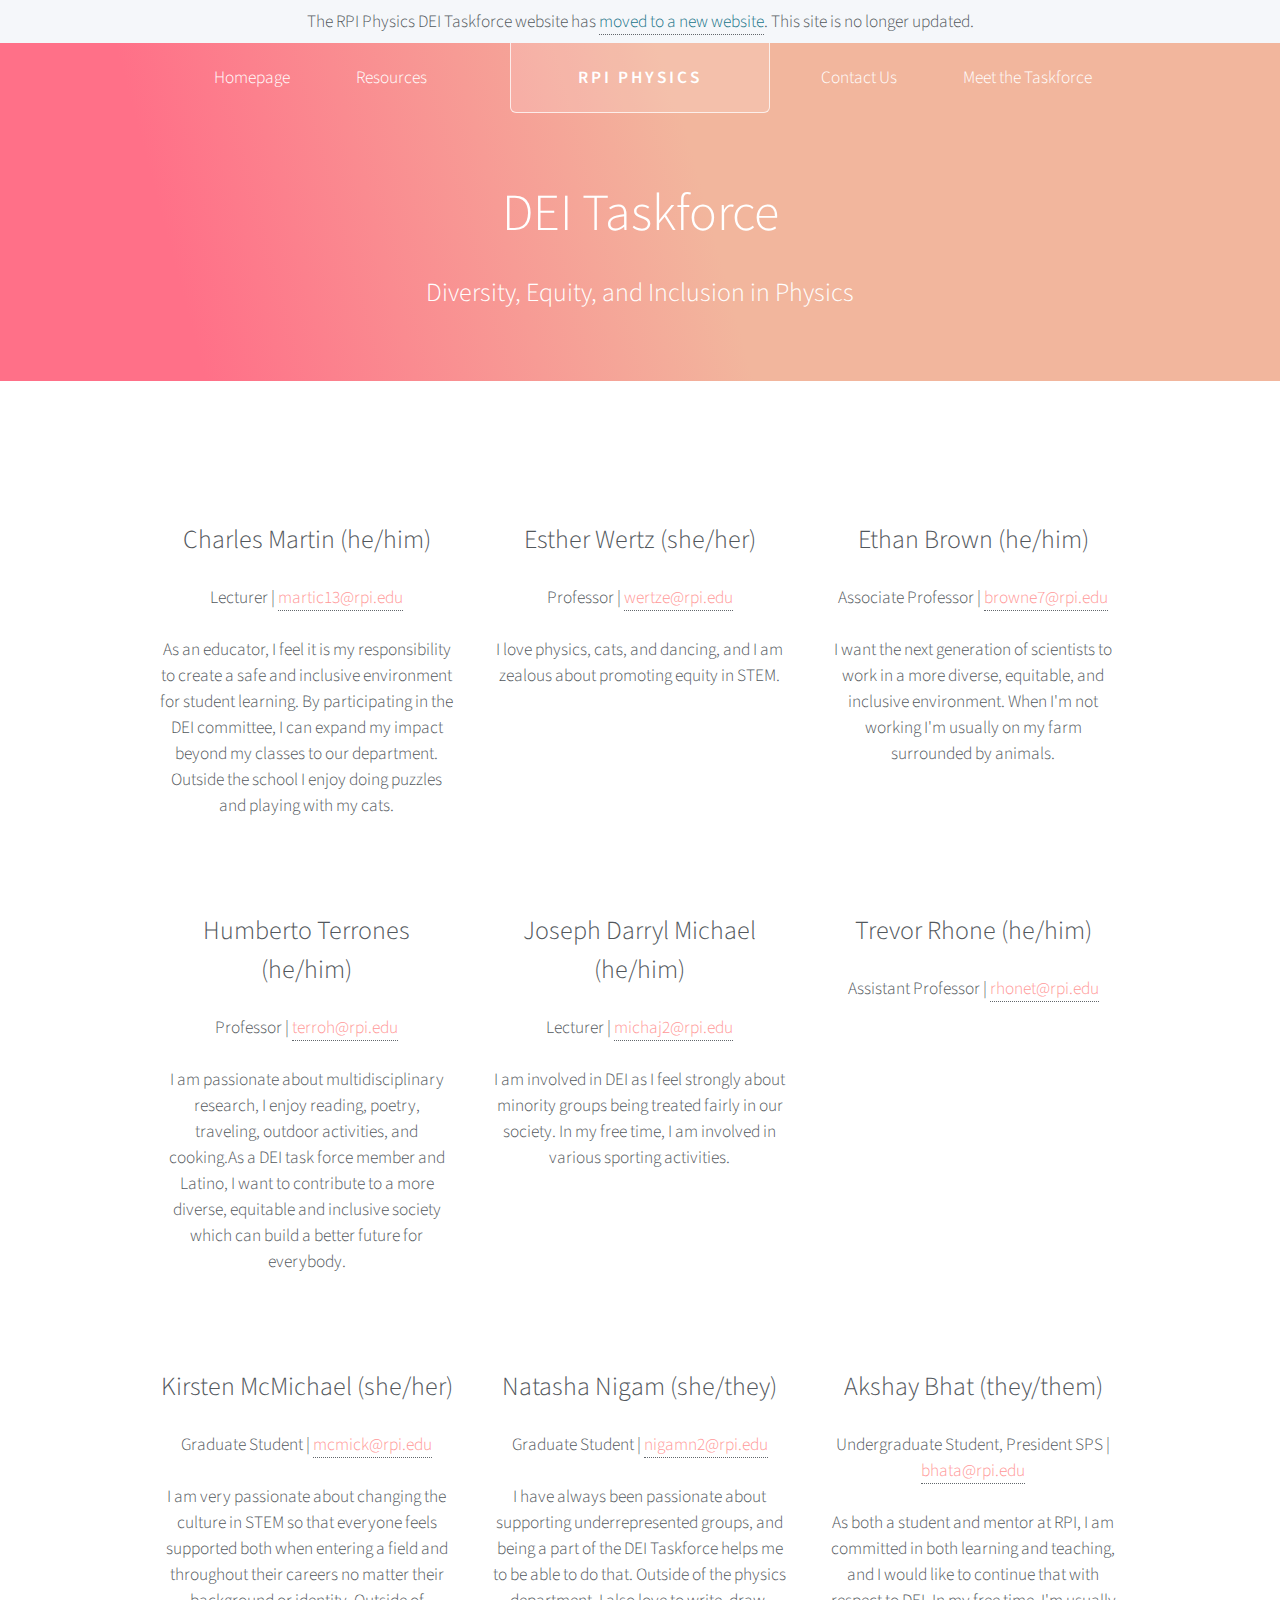
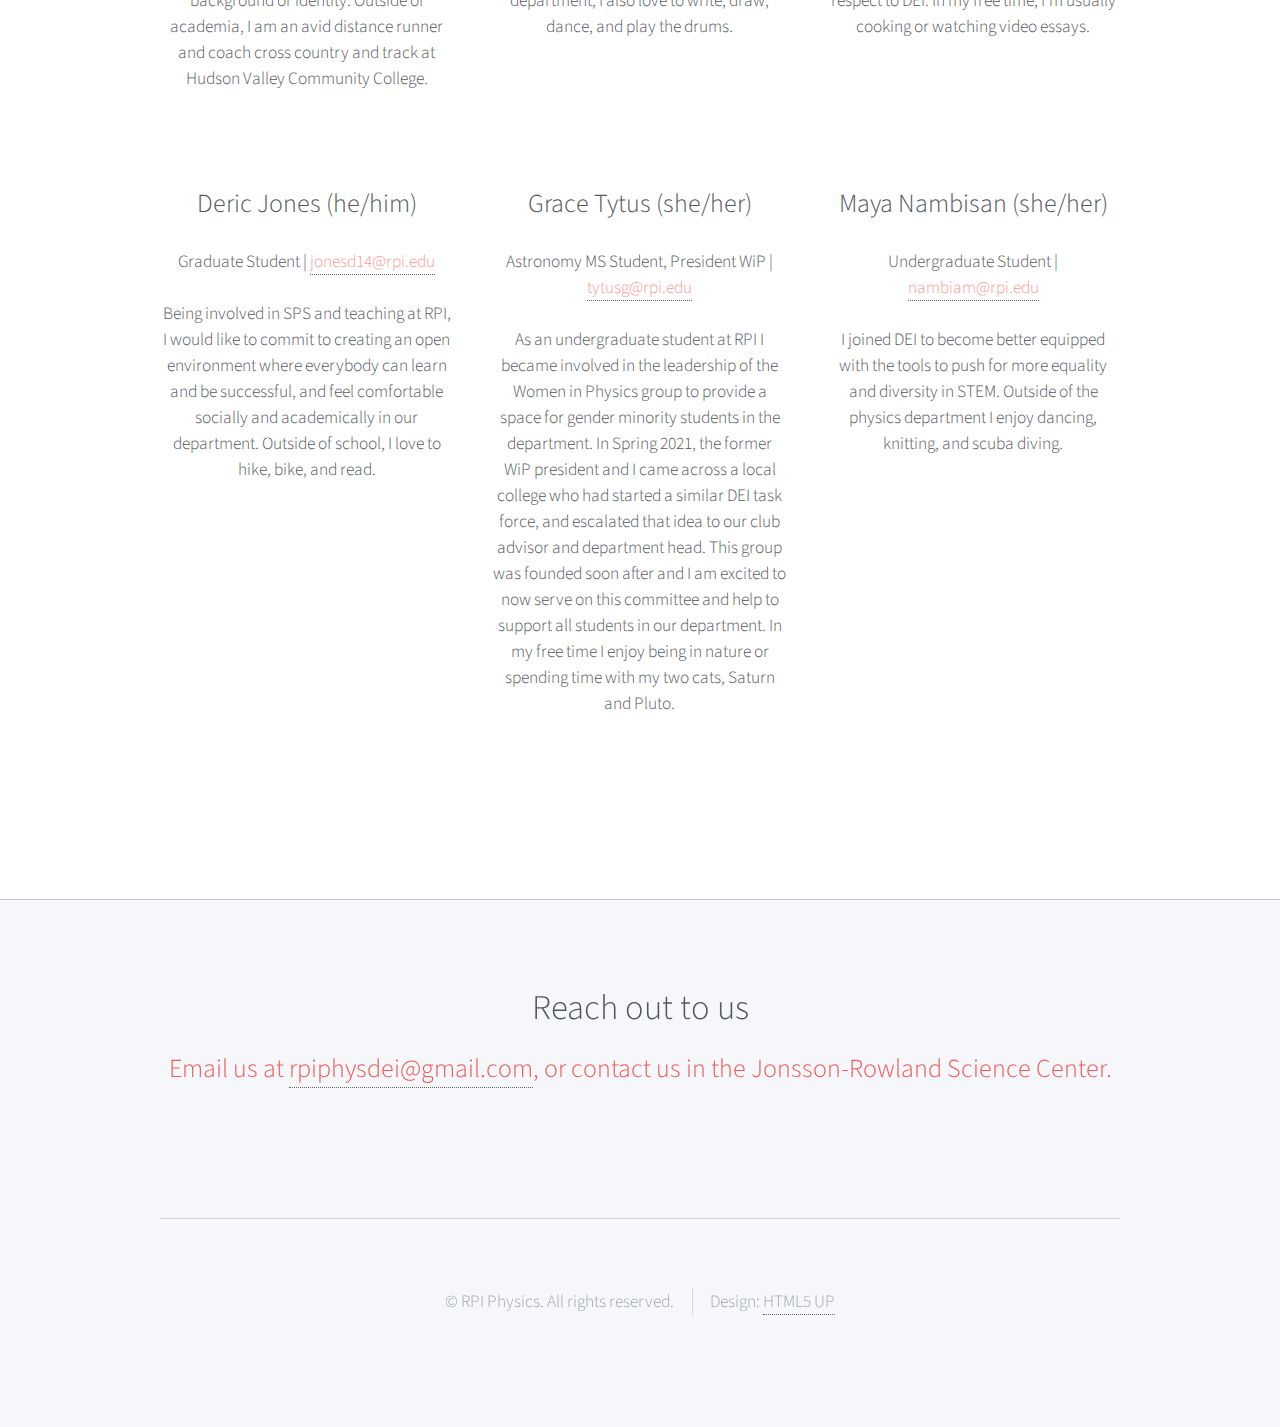
==== about_us.html @ f5864452 "Added deprecation notice banner to all pages" ====
<!DOCTYPE HTML>
<!--
	Telephasic by HTML5 UP
	html5up.net | @ajlkn
	Free for personal and commercial use under the CCA 3.0 license (html5up.net/license)
-->
<html>
	<head>
		<style>
			#email {color:rgb(255, 151, 151);}
		</style>
		<title>DEI Taskforce</title>
		<meta charset="utf-8" />
		<meta name="viewport" content="width=device-width, initial-scale=1, user-scalable=no" />
		<link rel="stylesheet" href="assets/css/main.css" />
	</head>
	<body class="homepage is-preload">
		<div id="page-wrapper">
			<!-- Notice of deprecation -->
			<div id="banner">
				<p>The RPI Physics DEI Taskforce website has <a href="https://sites.google.com/view/rpiphysicsdei">moved to a new website</a>. This site is no longer updated.</p>
			</div>

			<!-- Header -->
			<div id="header-wrapper">
				<div id="header" class="container">
					<!-- Logo -->
					<h1 id="logo"><a href="https://science.rpi.edu/physics">RPI Physics</a></h1>

					<!-- Nav -->
					<nav id="nav">
						<ul>
							<li><a href="./index.html">Homepage</a></li>
							<li>
								<a href="#">Resources</a>
								<ul>
									<li><a href="./resources/diversitea.html">Diversi-TEA</a></li>
									<li><a href="./resources/colloquium.html">DEI Colloquium</a></li>
									<li><a href="./resources/library.html">DEI Library</a></li>
									<li>
										<a href="#">Extra resources</a>
										<ul>
											<li><a href="https://science.rpi.edu/physics/women-in-physics">Women in Physics</a></li>
											<li><a href="https://bhata-stack.github.io/SPS-Website/">Society of Physics Students</a></li>
										</ul>
									</li>
								</ul>
							</li>
							<li class="break">
								<a href="./about_us.html">Contact Us</a>
								<ul>
									<li><a href="./about_us.html">DEI Taskforce</a></li>
									<li><a href="./contact.html">Support Contacts</a></li>
								</ul>
							</li>
							<li><a href="./about_us.html">Meet the Taskforce</a></li>
						</ul>
					</nav>
				</div>
				<div style="padding-top: 0em;">
					<section id="hero" class="container">
						<header>
							<h2>DEI Taskforce
							<br />
							</h2>
						</header>
						<p>Diversity, Equity, and Inclusion in Physics</p>
					</section>
				</div>

			</div>

			<!-- Main -->
				<div class="wrapper">
					<div class="container" id="main">
						<div class="row features">
							<section class="col-4 col-12-narrower feature">
								<div class="image-wrapper">
									<a class="image featured"><img src="images/pictures/charles_martin.jpg" alt="" /></a>
								</div>
								<header>
									<h3>Charles Martin (he/him)</h3>
								</header>
								<p>Lecturer | 
									<a id="email" href="mailto:martic13@rpi.edu">martic13@rpi.edu</a></p>
								<p>As an educator, I feel it is my responsibility to create a safe and inclusive environment 
									for student learning. By participating in the DEI committee, I can expand my impact beyond 
									my classes to our department. Outside the school I enjoy doing puzzles and playing 
									with my cats.</p>
							</section>
							<section class="col-4 col-12-narrower feature">
								<div class="image-wrapper">
									<a class="image featured"><img src="images/pictures/esther_wertz.jpg" alt="" /></a>
								</div>
								<header>
									<h3>Esther Wertz (she/her)</h3>
								</header>
								<p>Professor | 
									<a id="email" href="mailto:wertze@rpi.edu">wertze@rpi.edu</a></p>
								<p>I love physics, cats, and dancing, and I am zealous about promoting equity in STEM.</p>
							</section>
							<section class="col-4 col-12-narrower feature">
								<div class="image-wrapper">
									<a class="image featured"><img src="images/pictures/ethan_brown.jpg" alt="" /></a>
								</div>
								<header>
									<h3>Ethan Brown (he/him)</h3>
								</header>
								<p>Associate Professor | 
									<a id="email" href="mailto:browne7@rpi.edu">browne7@rpi.edu</a></p>
								<p>I want the next generation of scientists to work in a more diverse, equitable, 
									and inclusive environment. When I'm not working I'm usually on my farm 
									surrounded by animals.</p>
							</section>
							<section class="col-4 col-12-narrower feature">
								<div class="image-wrapper">
									<a class="image featured"><img src="images/pictures/humberto_terrones.jpg" alt="" /></a>
								</div>
								<header>
									<h3>Humberto Terrones (he/him)</h3>
								</header>
								<p>Professor | 
									<a id="email" href="mailto:terroh@rpi.edu">terroh@rpi.edu</a></p>
								<p>I am passionate about multidisciplinary research, I enjoy reading, 
									poetry, traveling, outdoor activities, and cooking.As a DEI task 
									force member and Latino, I want to contribute to a more diverse, 
									equitable and inclusive society which can build a better 
									future for everybody.</p>
							</section>
							<section class="col-4 col-12-narrower feature">
								<div class="image-wrapper">
									<a class="image featured"><img src="images/pictures/joseph_darryl_michael.jpg" alt="" /></a>
								</div>
								<header>
									<h3>Joseph Darryl Michael (he/him)</h3>
								</header>
								<p>Lecturer | 
									<a id="email" href="mailto:michaj2@rpi.edu">michaj2@rpi.edu</a></p>
								<p>I am involved in DEI as I feel strongly about minority groups being treated fairly in our society. 
									In my free time, I am involved in various sporting activities.</p>
							</section>
							<section class="col-4 col-12-narrower feature">
								<div class="image-wrapper">
									<a class="image featured"><img src="images/pictures/trevor_rhone.png" alt="" /></a>
								</div>
								<header>
									<h3>Trevor Rhone (he/him)</h3>
								</header>
								<p>Assistant Professor | 
									<a id="email" href="mailto:rhonet@rpi.edu">rhonet@rpi.edu</a></p>
								<!--<p>A brief description about them.</p>-->
							</section>
							<section class="col-4 col-12-narrower feature">
								<div class="image-wrapper">
									<a class="image featured"><img src="images/pictures/kirsten_mcmichael.jpg" alt="" /></a>
								</div>
								<header>
									<h3>Kirsten McMichael (she/her)</h3>
								</header>
								<p>Graduate Student | 
									<a id="email" href="mailto:mcmick@rpi.edu">mcmick@rpi.edu</a></p>
								<p>I am very passionate about changing the culture in STEM so that everyone feels supported both 
									when entering a field and throughout their careers no matter their background or identity.  
									Outside of academia, I am an avid distance runner and coach cross country and track at Hudson 
									Valley Community College.</p>
							</section>
							<section class="col-4 col-12-narrower feature">
								<div class="image-wrapper">
									<a class="image featured"><img src="images/pictures/natasha_nigam.jpeg" alt="" /></a>
								</div>
								<header>
									<h3>Natasha Nigam (she/they)</h3>
								</header>
								<p>Graduate Student | 
									<a id="email" href="mailto:nigamn2@rpi.edu">nigamn2@rpi.edu</a></p>
								<p>I have always been passionate about supporting underrepresented groups, and being a part of the 
									DEI Taskforce helps me to be able to do that. Outside of the physics department, I also love to 
									write, draw, dance, and play the drums.
								</p>
							</section>
							<section class="col-4 col-12-narrower feature">
								<div class="image-wrapper">
									<a class="image featured"><img src="images/pictures/akshay_bhat.jpg" alt="" /></a>
								</div>
								<header>
									<h3>Akshay Bhat (they/them)</h3>
								</header>
								<p>Undergraduate Student, President SPS | 
									<a id="email" href="mailto:bhata@rpi.edu">bhata@rpi.edu</a></p>
								<p>As both a student and mentor at RPI, I am committed in both learning and 
									teaching, and I would like to continue that with respect to DEI. In my free time, 
									I'm usually cooking or watching video essays.</p>
								
							</section>
							<section class="col-4 col-12-narrower feature">
								<div class="image-wrapper">
									<a class="image featured"><img src="images/pictures/deric_jones.jpg" alt="" /></a>
								</div>
								<header>
									<h3>Deric Jones (he/him)</h3>
								</header>
								<p>Graduate Student | 
									<a id="email" href="mailto:jonesd14@rpi.edu">jonesd14@rpi.edu</a></p>
								<p>Being involved in SPS and teaching at RPI, I would like to commit to creating 
									an open environment where everybody can learn and be successful, and feel 
									comfortable socially and academically in our department. Outside of school, 
									I love to hike, bike, and read.</p>
							</section>
							<section class="col-4 col-12-narrower feature">
								<div class="image-wrapper">
									<a class="image featured"><img src="images/pictures/grace_tytus.png" alt="" /></a>
								</div>
								<header>
									<h3>Grace Tytus (she/her)</h3>
								</header>
								<p>Astronomy MS Student, President WiP | 
									<a id="email" href="mailto:tytusg@rpi.edu">tytusg@rpi.edu</a></p>
								<p>As an undergraduate student at RPI I became involved in the leadership of the Women in Physics 
									group to provide a space for gender minority students in the department. In Spring 2021, 
									the former WiP president and I came across a local college who had started a similar DEI 
									task force, and escalated that idea to our club advisor and department head. This group was 
									founded soon after and I am excited to now serve on this committee and help to support all 
									students in our department. In my free time I enjoy being in nature or spending time with my 
									two cats, Saturn and Pluto.</p>
							</section>
							<section class="col-4 col-12-narrower feature">
								<div class="image-wrapper">
									<a class="image featured"><img src="images/pictures/maya_nambisan.jpg" alt="" /></a>
								</div>
								<header>
									<h3>Maya Nambisan (she/her)</h3>
								</header>
								<p>Undergraduate Student | 
									<a id="email" href="mailto:nambiam@rpi.edu">nambiam@rpi.edu</a></p>
								<p>I joined DEI to become better equipped with the tools to push for more equality and diversity in STEM. 
									Outside of the physics department I enjoy dancing, knitting, and scuba diving.</p>
							</section>
						</div>
					</div>
				</div>

			<!-- Footer -->
			<div id="footer-wrapper">
				<div id="footer" class="container">
					<header class="major">
						<h2>Reach out to us</h2>
						<p style="word-wrap: break-word">Email us at <a href="mailto:rpiphysdei@gmail.com">rpiphysdei@gmail.com</a>, 
							or contact us in the Jonsson-Rowland Science Center.</p>
					</header>
				</div>
				<div id="copyright" class="container">
					<ul class="menu">
						<li>&copy; RPI Physics. All rights reserved.</li><li>Design: <a href="http://html5up.net">HTML5 UP</a></li>
					</ul>
				</div>
			</div>


		</div>

		<!-- Scripts -->
			<script src="./assets/js/jquery.min.js"></script>
			<script src="./assets/js/jquery.dropotron.min.js"></script>
			<script src="./assets/js/browser.min.js"></script>
			<script src="./assets/js/breakpoints.min.js"></script>
			<script src="./assets/js/util.js"></script>
			<script src="./assets/js/main.js"></script>

	</body>
</html>
---- assets/css/main.css ----
@import url("fontawesome-all.min.css");
@import url("https://fonts.googleapis.com/css?family=Source+Sans+Pro:300,300italic,400,400italic,600");

/*
	Telephasic by HTML5 UP
	html5up.net | @ajlkn
	Free for personal and commercial use under the CCA 3.0 license (html5up.net/license)
*/

html, body, div, span, applet, object,
iframe, h1, h2, h3, h4, h5, h6, p, blockquote,
pre, a, abbr, acronym, address, big, cite,
code, del, dfn, em, img, ins, kbd, q, s, samp,
small, strike, strong, sub, sup, tt, var, b,
u, i, center, dl, dt, dd, ol, ul, li, fieldset,
form, label, legend, table, caption, tbody,
tfoot, thead, tr, th, td, article, aside,
canvas, details, embed, figure, figcaption,
footer, header, hgroup, menu, nav, output, ruby,
section, summary, time, mark, audio, video {
	margin: 0;
	padding: 0;
	border: 0;
	font-size: 100%;
	font: inherit;
	vertical-align: baseline;}

article, aside, details, figcaption, figure,
footer, header, hgroup, menu, nav, section {
	display: block;}

body {
	line-height: 1;
}

ol, ul {
	list-style: none;
}

blockquote, q {
	quotes: none;
}

	blockquote:before, blockquote:after, q:before, q:after {
		content: '';
		content: none;
	}

table {
	border-collapse: collapse;
	border-spacing: 0;
}
table#colloquium {
	border-spacing: 0 1em;
	
}

body {
	-webkit-text-size-adjust: none;
}

mark {
	background-color: transparent;
	color: inherit;
}

input::-moz-focus-inner {
	border: 0;
	padding: 0;
}

input, select, textarea {
	-moz-appearance: none;
	-webkit-appearance: none;
	-ms-appearance: none;
	appearance: none;
}

/* Basic */

	@-ms-viewport {
		width: device-width;
	}

	html {
		box-sizing: border-box;
		scroll-behavior: smooth;
	}

	*, *:before, *:after {
		box-sizing: inherit;
	}

	body {
		background: #f5f7fa;
		font-family: 'Source Sans Pro', sans-serif;
		font-weight: 300;
		color: #52575c;
		line-height: 1.75em;
		font-size: 14pt;
	}

		body.is-preload *, body.is-preload *:before, body.is-preload *:after {
			-moz-animation: none !important;
			-webkit-animation: none !important;
			-ms-animation: none !important;
			animation: none !important;
			-moz-transition: none !important;
			-webkit-transition: none !important;
			-ms-transition: none !important;
			transition: none !important;
		}

	input, textarea, select {
		font-family: 'Source Sans Pro', sans-serif;
		font-weight: 300;
		color: #52575c;
		line-height: 1.75em;
		font-size: 15pt;
	}

	h1, h2, h3, h4, h5, h6 {
		font-weight: 300;
		color: #52575c;
	}

	h1 a, h2 a, h3 a, h4 a, h5 a, h6 a {
		color: inherit;
		text-decoration: none;
	}

	h2 {
		font-size: 2em;
		line-height: 1.25em;
	}

	h3 {
		font-size: 1.5em;
		line-height: 1.5em;
	}

	a {
		-moz-transition: color 0.25s ease-in-out, border-color 0.25s ease-in-out, background-color 0.25s ease-in-out;
		-webkit-transition: color 0.25s ease-in-out, border-color 0.25s ease-in-out, background-color 0.25s ease-in-out;
		-ms-transition: color 0.25s ease-in-out, border-color 0.25s ease-in-out, background-color 0.25s ease-in-out;
		transition: color 0.25s ease-in-out, border-color 0.25s ease-in-out, background-color 0.25s ease-in-out;
		color: inherit;
		text-decoration: none;
		border-bottom: dotted 1px #62676c;
	}

		a:hover {
			color: #f35858;
			border-bottom-color: rgba(255, 255, 255, 0);
		}

	strong, b {
		font-weight: 400;
		color: #42474c;
	}

	em, i {
		font-style: italic;
	}

	sub {
		position: relative;
		top: 0.5em;
		font-size: 0.8em;
	}

	sup {
		position: relative;
		top: -0.5em;
		font-size: 0.8em;
	}

	hr {
		border: 0;
		border-top: solid 1px #c2c7cc;
	}

	blockquote {
		border-left: solid 0.5em #c2c7cc;
		padding: 1em 0 1em 2em;
		font-style: italic;
	}

	p, ul, ol, dl, table {
		margin-bottom: 1.5em;
	}

	br.clear {
		clear: both;
	}

	.features {
		margin-bottom: 1.5em;
	}

	.feature {
		text-align: center;
	}

/* Sections/Article */

	/* Banner */

	#banner {
		display: block;
		padding: 0.5em 1em;
	}

	#banner p {
		margin: auto !important;
		width: fit-content;
	}

	#banner a {
		color: #1a7489;
	}

	section, article {
		margin-bottom: 3em;
	}

	section > :last-child,
	article > :last-child,
	section:last-child,
	article:last-child {
		margin-bottom: 0;
	}

	.row > section, .row > article {
		margin-bottom: 0;
	}

	header {
		margin-bottom: 1.5em;
	}

		header > p {
			display: block;
			color: #f35858;
			padding: 0.75em 0 1em 0;
			font-size: 1.5em;
			line-height: 1.5em;
		}

		header.major {
			text-align: center;
		}

/* Container */

	.container {
		margin: 0 auto;
		max-width: 100%;
		width: 1200px;
	}

		@media screen and (max-width: 1280px) {

			.container {
				width: 960px;
			}

		}

		@media screen and (max-width: 1080px) {

			.container {
				width: 100%;
			}

		}

		@media screen and (max-width: 820px) {

			.container {
				width: 100%;
			}

		}

		@media screen and (max-width: 736px) {

			.container {
				width: 100%;
			}

		}

		@media screen and (max-width: 480px) {

			.container {
				width: 100%;
			}

		}

/* Row */

	.row {
		display: flex;
		flex-wrap: wrap;
		box-sizing: border-box;
		align-items: stretch;
	}

		.row > * {
			box-sizing: border-box;
		}

		.row.gtr-uniform > * > :last-child {
			margin-bottom: 0;
		}

		.row.aln-left {
			justify-content: flex-start;
		}

		.row.aln-center {
			justify-content: center;
		}

		.row.aln-right {
			justify-content: flex-end;
		}

		.row.aln-top {
			align-items: flex-start;
		}

		.row.aln-middle {
			align-items: center;
		}

		.row.aln-bottom {
			align-items: flex-end;
		}

		.row > .imp {
			order: -1;
		}

		.row > .col-1 {
			width: 8.33333%;
		}

		.row > .off-1 {
			margin-left: 8.33333%;
		}

		.row > .col-2 {
			width: 16.66667%;
		}

		.row > .off-2 {
			margin-left: 16.66667%;
		}

		.row > .col-3 {
			width: 25%;
		}

		.row > .off-3 {
			margin-left: 25%;
		}

		.row > .col-4 {
			width: 33.33333%;
		}

		.row > .off-4 {
			margin-left: 33.33333%;
		}

		.row > .col-5 {
			width: 41.66667%;
		}

		.row > .off-5 {
			margin-left: 41.66667%;
		}

		.row > .col-6 {
			width: 50%;
		}

		.row > .off-6 {
			margin-left: 50%;
		}

		.row > .col-7 {
			width: 58.33333%;
		}

		.row > .off-7 {
			margin-left: 58.33333%;
		}

		.row > .col-8 {
			width: 66.66667%;
		}

		.row > .off-8 {
			margin-left: 66.66667%;
		}

		.row > .col-9 {
			width: 75%;
		}

		.row > .off-9 {
			margin-left: 75%;
		}

		.row > .col-10 {
			width: 83.33333%;
		}

		.row > .off-10 {
			margin-left: 83.33333%;
		}

		.row > .col-11 {
			width: 91.66667%;
		}

		.row > .off-11 {
			margin-left: 91.66667%;
		}

		.row > .col-12 {
			width: 100%;
		}

		.row > .off-12 {
			margin-left: 100%;
		}

		.row.gtr-0 {
			margin-top: 0px;
			margin-left: 0px;
		}

			.row.gtr-0 > * {
				padding: 0px 0 0 0px;
			}

			.row.gtr-0.gtr-uniform {
				margin-top: 0px;
			}

				.row.gtr-0.gtr-uniform > * {
					padding-top: 0px;
				}

		.row.gtr-25 {
			margin-top: -12.5px;
			margin-left: -12.5px;
		}

			.row.gtr-25 > * {
				padding: 12.5px 0 0 12.5px;
			}

			.row.gtr-25.gtr-uniform {
				margin-top: -12.5px;
			}

				.row.gtr-25.gtr-uniform > * {
					padding-top: 12.5px;
				}

		.row.gtr-50 {
			margin-top: -25px;
			margin-left: -25px;
		}

			.row.gtr-50 > * {
				padding: 25px 0 0 25px;
			}

			.row.gtr-50.gtr-uniform {
				margin-top: -25px;
			}

				.row.gtr-50.gtr-uniform > * {
					padding-top: 25px;
				}

		.row {
			margin-top: -50px;
			margin-left: -50px;
		}

			.row > * {
				padding: 50px 0 0 50px;
			}

			.row.gtr-uniform {
				margin-top: -50px;
			}

				.row.gtr-uniform > * {
					padding-top: 50px;
				}

		.row.gtr-150 {
			margin-top: -75px;
			margin-left: -75px;
		}

			.row.gtr-150 > * {
				padding: 75px 0 0 75px;
			}

			.row.gtr-150.gtr-uniform {
				margin-top: -75px;
			}

				.row.gtr-150.gtr-uniform > * {
					padding-top: 75px;
				}

		.row.gtr-200 {
			margin-top: -100px;
			margin-left: -100px;
		}

			.row.gtr-200 > * {
				padding: 100px 0 0 100px;
			}

			.row.gtr-200.gtr-uniform {
				margin-top: -100px;
			}

				.row.gtr-200.gtr-uniform > * {
					padding-top: 100px;
				}

		@media screen and (max-width: 1280px) {

			.row {
				display: flex;
				flex-wrap: wrap;
				box-sizing: border-box;
				align-items: stretch;
			}

				.row > * {
					box-sizing: border-box;
				}

				.row.gtr-uniform > * > :last-child {
					margin-bottom: 0;
				}

				.row.aln-left {
					justify-content: flex-start;
				}

				.row.aln-center {
					justify-content: center;
				}

				.row.aln-right {
					justify-content: flex-end;
				}

				.row.aln-top {
					align-items: flex-start;
				}

				.row.aln-middle {
					align-items: center;
				}

				.row.aln-bottom {
					align-items: flex-end;
				}

				.row > .imp-normal {
					order: -1;
				}

				.row > .col-1-normal {
					width: 8.33333%;
				}

				.row > .off-1-normal {
					margin-left: 8.33333%;
				}

				.row > .col-2-normal {
					width: 16.66667%;
				}

				.row > .off-2-normal {
					margin-left: 16.66667%;
				}

				.row > .col-3-normal {
					width: 25%;
				}

				.row > .off-3-normal {
					margin-left: 25%;
				}

				.row > .col-4-normal {
					width: 33.33333%;
				}

				.row > .off-4-normal {
					margin-left: 33.33333%;
				}

				.row > .col-5-normal {
					width: 41.66667%;
				}

				.row > .off-5-normal {
					margin-left: 41.66667%;
				}

				.row > .col-6-normal {
					width: 50%;
				}

				.row > .off-6-normal {
					margin-left: 50%;
				}

				.row > .col-7-normal {
					width: 58.33333%;
				}

				.row > .off-7-normal {
					margin-left: 58.33333%;
				}

				.row > .col-8-normal {
					width: 66.66667%;
				}

				.row > .off-8-normal {
					margin-left: 66.66667%;
				}

				.row > .col-9-normal {
					width: 75%;
				}

				.row > .off-9-normal {
					margin-left: 75%;
				}

				.row > .col-10-normal {
					width: 83.33333%;
				}

				.row > .off-10-normal {
					margin-left: 83.33333%;
				}

				.row > .col-11-normal {
					width: 91.66667%;
				}

				.row > .off-11-normal {
					margin-left: 91.66667%;
				}

				.row > .col-12-normal {
					width: 100%;
				}

				.row > .off-12-normal {
					margin-left: 100%;
				}

				.row.gtr-0 {
					margin-top: 0px;
					margin-left: 0px;
				}

					.row.gtr-0 > * {
						padding: 0px 0 0 0px;
					}

					.row.gtr-0.gtr-uniform {
						margin-top: 0px;
					}

						.row.gtr-0.gtr-uniform > * {
							padding-top: 0px;
						}

				.row.gtr-25 {
					margin-top: -10px;
					margin-left: -10px;
				}

					.row.gtr-25 > * {
						padding: 10px 0 0 10px;
					}

					.row.gtr-25.gtr-uniform {
						margin-top: -10px;
					}

						.row.gtr-25.gtr-uniform > * {
							padding-top: 10px;
						}

				.row.gtr-50 {
					margin-top: -20px;
					margin-left: -20px;
				}

					.row.gtr-50 > * {
						padding: 20px 0 0 20px;
					}

					.row.gtr-50.gtr-uniform {
						margin-top: -20px;
					}

						.row.gtr-50.gtr-uniform > * {
							padding-top: 20px;
						}

				.row {
					margin-top: -40px;
					margin-left: -40px;
				}

					.row > * {
						padding: 40px 0 0 40px;
					}

					.row.gtr-uniform {
						margin-top: -40px;
					}

						.row.gtr-uniform > * {
							padding-top: 40px;
						}

				.row.gtr-150 {
					margin-top: -60px;
					margin-left: -60px;
				}

					.row.gtr-150 > * {
						padding: 60px 0 0 60px;
					}

					.row.gtr-150.gtr-uniform {
						margin-top: -60px;
					}

						.row.gtr-150.gtr-uniform > * {
							padding-top: 60px;
						}

				.row.gtr-200 {
					margin-top: -80px;
					margin-left: -80px;
				}

					.row.gtr-200 > * {
						padding: 80px 0 0 80px;
					}

					.row.gtr-200.gtr-uniform {
						margin-top: -80px;
					}

						.row.gtr-200.gtr-uniform > * {
							padding-top: 80px;
						}

		}

		@media screen and (max-width: 1080px) {

			.row {
				display: flex;
				flex-wrap: wrap;
				box-sizing: border-box;
				align-items: stretch;
			}

				.row > * {
					box-sizing: border-box;
				}

				.row.gtr-uniform > * > :last-child {
					margin-bottom: 0;
				}

				.row.aln-left {
					justify-content: flex-start;
				}

				.row.aln-center {
					justify-content: center;
				}

				.row.aln-right {
					justify-content: flex-end;
				}

				.row.aln-top {
					align-items: flex-start;
				}

				.row.aln-middle {
					align-items: center;
				}

				.row.aln-bottom {
					align-items: flex-end;
				}

				.row > .imp-narrow {
					order: -1;
				}

				.row > .col-1-narrow {
					width: 8.33333%;
				}

				.row > .off-1-narrow {
					margin-left: 8.33333%;
				}

				.row > .col-2-narrow {
					width: 16.66667%;
				}

				.row > .off-2-narrow {
					margin-left: 16.66667%;
				}

				.row > .col-3-narrow {
					width: 25%;
				}

				.row > .off-3-narrow {
					margin-left: 25%;
				}

				.row > .col-4-narrow {
					width: 33.33333%;
				}

				.row > .off-4-narrow {
					margin-left: 33.33333%;
				}

				.row > .col-5-narrow {
					width: 41.66667%;
				}

				.row > .off-5-narrow {
					margin-left: 41.66667%;
				}

				.row > .col-6-narrow {
					width: 50%;
				}

				.row > .off-6-narrow {
					margin-left: 50%;
				}

				.row > .col-7-narrow {
					width: 58.33333%;
				}

				.row > .off-7-narrow {
					margin-left: 58.33333%;
				}

				.row > .col-8-narrow {
					width: 66.66667%;
				}

				.row > .off-8-narrow {
					margin-left: 66.66667%;
				}

				.row > .col-9-narrow {
					width: 75%;
				}

				.row > .off-9-narrow {
					margin-left: 75%;
				}

				.row > .col-10-narrow {
					width: 83.33333%;
				}

				.row > .off-10-narrow {
					margin-left: 83.33333%;
				}

				.row > .col-11-narrow {
					width: 91.66667%;
				}

				.row > .off-11-narrow {
					margin-left: 91.66667%;
				}

				.row > .col-12-narrow {
					width: 100%;
				}

				.row > .off-12-narrow {
					margin-left: 100%;
				}

				.row.gtr-0 {
					margin-top: 0px;
					margin-left: 0px;
				}

					.row.gtr-0 > * {
						padding: 0px 0 0 0px;
					}

					.row.gtr-0.gtr-uniform {
						margin-top: 0px;
					}

						.row.gtr-0.gtr-uniform > * {
							padding-top: 0px;
						}

				.row.gtr-25 {
					margin-top: -10px;
					margin-left: -10px;
				}

					.row.gtr-25 > * {
						padding: 10px 0 0 10px;
					}

					.row.gtr-25.gtr-uniform {
						margin-top: -10px;
					}

						.row.gtr-25.gtr-uniform > * {
							padding-top: 10px;
						}

				.row.gtr-50 {
					margin-top: -20px;
					margin-left: -20px;
				}

					.row.gtr-50 > * {
						padding: 20px 0 0 20px;
					}

					.row.gtr-50.gtr-uniform {
						margin-top: -20px;
					}

						.row.gtr-50.gtr-uniform > * {
							padding-top: 20px;
						}

				.row {
					margin-top: -40px;
					margin-left: -40px;
				}

					.row > * {
						padding: 40px 0 0 40px;
					}

					.row.gtr-uniform {
						margin-top: -40px;
					}

						.row.gtr-uniform > * {
							padding-top: 40px;
						}

				.row.gtr-150 {
					margin-top: -60px;
					margin-left: -60px;
				}

					.row.gtr-150 > * {
						padding: 60px 0 0 60px;
					}

					.row.gtr-150.gtr-uniform {
						margin-top: -60px;
					}

						.row.gtr-150.gtr-uniform > * {
							padding-top: 60px;
						}

				.row.gtr-200 {
					margin-top: -80px;
					margin-left: -80px;
				}

					.row.gtr-200 > * {
						padding: 80px 0 0 80px;
					}

					.row.gtr-200.gtr-uniform {
						margin-top: -80px;
					}

						.row.gtr-200.gtr-uniform > * {
							padding-top: 80px;
						}

		}

		@media screen and (max-width: 820px) {

			.row {
				display: flex;
				flex-wrap: wrap;
				box-sizing: border-box;
				align-items: stretch;
			}

				.row > * {
					box-sizing: border-box;
				}

				.row.gtr-uniform > * > :last-child {
					margin-bottom: 0;
				}

				.row.aln-left {
					justify-content: flex-start;
				}

				.row.aln-center {
					justify-content: center;
				}

				.row.aln-right {
					justify-content: flex-end;
				}

				.row.aln-top {
					align-items: flex-start;
				}

				.row.aln-middle {
					align-items: center;
				}

				.row.aln-bottom {
					align-items: flex-end;
				}

				.row > .imp-narrower {
					order: -1;
				}

				.row > .col-1-narrower {
					width: 8.33333%;
				}

				.row > .off-1-narrower {
					margin-left: 8.33333%;
				}

				.row > .col-2-narrower {
					width: 16.66667%;
				}

				.row > .off-2-narrower {
					margin-left: 16.66667%;
				}

				.row > .col-3-narrower {
					width: 25%;
				}

				.row > .off-3-narrower {
					margin-left: 25%;
				}

				.row > .col-4-narrower {
					width: 33.33333%;
				}

				.row > .off-4-narrower {
					margin-left: 33.33333%;
				}

				.row > .col-5-narrower {
					width: 41.66667%;
				}

				.row > .off-5-narrower {
					margin-left: 41.66667%;
				}

				.row > .col-6-narrower {
					width: 50%;
				}

				.row > .off-6-narrower {
					margin-left: 50%;
				}

				.row > .col-7-narrower {
					width: 58.33333%;
				}

				.row > .off-7-narrower {
					margin-left: 58.33333%;
				}

				.row > .col-8-narrower {
					width: 66.66667%;
				}

				.row > .off-8-narrower {
					margin-left: 66.66667%;
				}

				.row > .col-9-narrower {
					width: 75%;
				}

				.row > .off-9-narrower {
					margin-left: 75%;
				}

				.row > .col-10-narrower {
					width: 83.33333%;
				}

				.row > .off-10-narrower {
					margin-left: 83.33333%;
				}

				.row > .col-11-narrower {
					width: 91.66667%;
				}

				.row > .off-11-narrower {
					margin-left: 91.66667%;
				}

				.row > .col-12-narrower {
					width: 100%;
				}

				.row > .off-12-narrower {
					margin-left: 100%;
				}

				.row.gtr-0 {
					margin-top: 0px;
					margin-left: 0px;
				}

					.row.gtr-0 > * {
						padding: 0px 0 0 0px;
					}

					.row.gtr-0.gtr-uniform {
						margin-top: 0px;
					}

						.row.gtr-0.gtr-uniform > * {
							padding-top: 0px;
						}

				.row.gtr-25 {
					margin-top: -7.5px;
					margin-left: -7.5px;
				}

					.row.gtr-25 > * {
						padding: 7.5px 0 0 7.5px;
					}

					.row.gtr-25.gtr-uniform {
						margin-top: -7.5px;
					}

						.row.gtr-25.gtr-uniform > * {
							padding-top: 7.5px;
						}

				.row.gtr-50 {
					margin-top: -15px;
					margin-left: -15px;
				}

					.row.gtr-50 > * {
						padding: 15px 0 0 15px;
					}

					.row.gtr-50.gtr-uniform {
						margin-top: -15px;
					}

						.row.gtr-50.gtr-uniform > * {
							padding-top: 15px;
						}

				.row {
					margin-top: -30px;
					margin-left: -30px;
				}

					.row > * {
						padding: 30px 0 0 30px;
					}

					.row.gtr-uniform {
						margin-top: -30px;
					}

						.row.gtr-uniform > * {
							padding-top: 30px;
						}

				.row.gtr-150 {
					margin-top: -45px;
					margin-left: -45px;
				}

					.row.gtr-150 > * {
						padding: 45px 0 0 45px;
					}

					.row.gtr-150.gtr-uniform {
						margin-top: -45px;
					}

						.row.gtr-150.gtr-uniform > * {
							padding-top: 45px;
						}

				.row.gtr-200 {
					margin-top: -60px;
					margin-left: -60px;
				}

					.row.gtr-200 > * {
						padding: 60px 0 0 60px;
					}

					.row.gtr-200.gtr-uniform {
						margin-top: -60px;
					}

						.row.gtr-200.gtr-uniform > * {
							padding-top: 60px;
						}

		}

		@media screen and (max-width: 736px) {

			.row {
				display: flex;
				flex-wrap: wrap;
				box-sizing: border-box;
				align-items: stretch;
			}

				.row > * {
					box-sizing: border-box;
				}

				.row.gtr-uniform > * > :last-child {
					margin-bottom: 0;
				}

				.row.aln-left {
					justify-content: flex-start;
				}

				.row.aln-center {
					justify-content: center;
				}

				.row.aln-right {
					justify-content: flex-end;
				}

				.row.aln-top {
					align-items: flex-start;
				}

				.row.aln-middle {
					align-items: center;
				}

				.row.aln-bottom {
					align-items: flex-end;
				}

				.row > .imp-mobile {
					order: -1;
				}

				.row > .col-1-mobile {
					width: 8.33333%;
				}

				.row > .off-1-mobile {
					margin-left: 8.33333%;
				}

				.row > .col-2-mobile {
					width: 16.66667%;
				}

				.row > .off-2-mobile {
					margin-left: 16.66667%;
				}

				.row > .col-3-mobile {
					width: 25%;
				}

				.row > .off-3-mobile {
					margin-left: 25%;
				}

				.row > .col-4-mobile {
					width: 33.33333%;
				}

				.row > .off-4-mobile {
					margin-left: 33.33333%;
				}

				.row > .col-5-mobile {
					width: 41.66667%;
				}

				.row > .off-5-mobile {
					margin-left: 41.66667%;
				}

				.row > .col-6-mobile {
					width: 50%;
				}

				.row > .off-6-mobile {
					margin-left: 50%;
				}

				.row > .col-7-mobile {
					width: 58.33333%;
				}

				.row > .off-7-mobile {
					margin-left: 58.33333%;
				}

				.row > .col-8-mobile {
					width: 66.66667%;
				}

				.row > .off-8-mobile {
					margin-left: 66.66667%;
				}

				.row > .col-9-mobile {
					width: 75%;
				}

				.row > .off-9-mobile {
					margin-left: 75%;
				}

				.row > .col-10-mobile {
					width: 83.33333%;
				}

				.row > .off-10-mobile {
					margin-left: 83.33333%;
				}

				.row > .col-11-mobile {
					width: 91.66667%;
				}

				.row > .off-11-mobile {
					margin-left: 91.66667%;
				}

				.row > .col-12-mobile {
					width: 100%;
				}

				.row > .off-12-mobile {
					margin-left: 100%;
				}

				.row.gtr-0 {
					margin-top: 0px;
					margin-left: 0px;
				}

					.row.gtr-0 > * {
						padding: 0px 0 0 0px;
					}

					.row.gtr-0.gtr-uniform {
						margin-top: 0px;
					}

						.row.gtr-0.gtr-uniform > * {
							padding-top: 0px;
						}

				.row.gtr-25 {
					margin-top: -5px;
					margin-left: -5px;
				}

					.row.gtr-25 > * {
						padding: 5px 0 0 5px;
					}

					.row.gtr-25.gtr-uniform {
						margin-top: -5px;
					}

						.row.gtr-25.gtr-uniform > * {
							padding-top: 5px;
						}

				.row.gtr-50 {
					margin-top: -10px;
					margin-left: -10px;
				}

					.row.gtr-50 > * {
						padding: 10px 0 0 10px;
					}

					.row.gtr-50.gtr-uniform {
						margin-top: -10px;
					}

						.row.gtr-50.gtr-uniform > * {
							padding-top: 10px;
						}

				.row {
					margin-top: -20px;
					margin-left: -20px;
				}

					.row > * {
						padding: 20px 0 0 20px;
					}

					.row.gtr-uniform {
						margin-top: -20px;
					}

						.row.gtr-uniform > * {
							padding-top: 20px;
						}

				.row.gtr-150 {
					margin-top: -30px;
					margin-left: -30px;
				}

					.row.gtr-150 > * {
						padding: 30px 0 0 30px;
					}

					.row.gtr-150.gtr-uniform {
						margin-top: -30px;
					}

						.row.gtr-150.gtr-uniform > * {
							padding-top: 30px;
						}

				.row.gtr-200 {
					margin-top: -40px;
					margin-left: -40px;
				}

					.row.gtr-200 > * {
						padding: 40px 0 0 40px;
					}

					.row.gtr-200.gtr-uniform {
						margin-top: -40px;
					}

						.row.gtr-200.gtr-uniform > * {
							padding-top: 40px;
						}

		}

		@media screen and (max-width: 480px) {

			.row {
				display: flex;
				flex-wrap: wrap;
				box-sizing: border-box;
				align-items: stretch;
			}

				.row > * {
					box-sizing: border-box;
				}

				.row.gtr-uniform > * > :last-child {
					margin-bottom: 0;
				}

				.row.aln-left {
					justify-content: flex-start;
				}

				.row.aln-center {
					justify-content: center;
				}

				.row.aln-right {
					justify-content: flex-end;
				}

				.row.aln-top {
					align-items: flex-start;
				}

				.row.aln-middle {
					align-items: center;
				}

				.row.aln-bottom {
					align-items: flex-end;
				}

				.row > .imp-mobilep {
					order: -1;
				}

				.row > .col-1-mobilep {
					width: 8.33333%;
				}

				.row > .off-1-mobilep {
					margin-left: 8.33333%;
				}

				.row > .col-2-mobilep {
					width: 16.66667%;
				}

				.row > .off-2-mobilep {
					margin-left: 16.66667%;
				}

				.row > .col-3-mobilep {
					width: 25%;
				}

				.row > .off-3-mobilep {
					margin-left: 25%;
				}

				.row > .col-4-mobilep {
					width: 33.33333%;
				}

				.row > .off-4-mobilep {
					margin-left: 33.33333%;
				}

				.row > .col-5-mobilep {
					width: 41.66667%;
				}

				.row > .off-5-mobilep {
					margin-left: 41.66667%;
				}

				.row > .col-6-mobilep {
					width: 50%;
				}

				.row > .off-6-mobilep {
					margin-left: 50%;
				}

				.row > .col-7-mobilep {
					width: 58.33333%;
				}

				.row > .off-7-mobilep {
					margin-left: 58.33333%;
				}

				.row > .col-8-mobilep {
					width: 66.66667%;
				}

				.row > .off-8-mobilep {
					margin-left: 66.66667%;
				}

				.row > .col-9-mobilep {
					width: 75%;
				}

				.row > .off-9-mobilep {
					margin-left: 75%;
				}

				.row > .col-10-mobilep {
					width: 83.33333%;
				}

				.row > .off-10-mobilep {
					margin-left: 83.33333%;
				}

				.row > .col-11-mobilep {
					width: 91.66667%;
				}

				.row > .off-11-mobilep {
					margin-left: 91.66667%;
				}

				.row > .col-12-mobilep {
					width: 100%;
				}

				.row > .off-12-mobilep {
					margin-left: 100%;
				}

				.row.gtr-0 {
					margin-top: 0px;
					margin-left: 0px;
				}

					.row.gtr-0 > * {
						padding: 0px 0 0 0px;
					}

					.row.gtr-0.gtr-uniform {
						margin-top: 0px;
					}

						.row.gtr-0.gtr-uniform > * {
							padding-top: 0px;
						}

				.row.gtr-25 {
					margin-top: -5px;
					margin-left: -5px;
				}

					.row.gtr-25 > * {
						padding: 5px 0 0 5px;
					}

					.row.gtr-25.gtr-uniform {
						margin-top: -5px;
					}

						.row.gtr-25.gtr-uniform > * {
							padding-top: 5px;
						}

				.row.gtr-50 {
					margin-top: -10px;
					margin-left: -10px;
				}

					.row.gtr-50 > * {
						padding: 10px 0 0 10px;
					}

					.row.gtr-50.gtr-uniform {
						margin-top: -10px;
					}

						.row.gtr-50.gtr-uniform > * {
							padding-top: 10px;
						}

				.row {
					margin-top: -20px;
					margin-left: -20px;
				}

					.row > * {
						padding: 20px 0 0 20px;
					}

					.row.gtr-uniform {
						margin-top: -20px;
					}

						.row.gtr-uniform > * {
							padding-top: 20px;
						}

				.row.gtr-150 {
					margin-top: -30px;
					margin-left: -30px;
				}

					.row.gtr-150 > * {
						padding: 30px 0 0 30px;
					}

					.row.gtr-150.gtr-uniform {
						margin-top: -30px;
					}

						.row.gtr-150.gtr-uniform > * {
							padding-top: 30px;
						}

				.row.gtr-200 {
					margin-top: -40px;
					margin-left: -40px;
				}

					.row.gtr-200 > * {
						padding: 40px 0 0 40px;
					}

					.row.gtr-200.gtr-uniform {
						margin-top: -40px;
					}

						.row.gtr-200.gtr-uniform > * {
							padding-top: 40px;
						}
			.image img {
				display: block;
				width: 60%;
			}

		}

/* Image */

	.image {
		-moz-transition: opacity 0.25s ease-in-out;
		-webkit-transition: opacity 0.25s ease-in-out;
		-ms-transition: opacity 0.25s ease-in-out;
		transition: opacity 0.25s ease-in-out;
		display: inline-block;
		outline: 0;
		border: 0;
	}

		.image img {
			display: block;
			width: 100%;
		}

		.image.fit {
			display: block;
			width: 100%;
		}

		.image.featured {
			display: block;
			width: 100%;
			margin: 0 0 3em 0;
		}

		.image.left {
			float: left;
			margin: 0 2em 2em 0;
		}

		.image.centered {
			display: block;
			margin: 0 0 3em 0;
		}

			.image.centered img {
				margin: 0 auto;
				width: auto;
			}

	a.image:hover {
		opacity: 0.85;
	}

/* List */

	ul {
		list-style: disc;
		padding-left: 1em;
	}

		ul li {
			padding-left: 0.5em;
		}

	ol {
		list-style: decimal;
		padding-left: 1.25em;
	}

		ol li {
			padding-left: 0.25em;
		}

/* Actions */

	ul.actions {
		padding-top: 1em;
		list-style: none;
		padding-left: 0;
	}

		ul.actions.major {
			text-align: center;
		}

		ul.actions li {
			display: inline-block;
			margin-left: 1em;
			padding-left: 0;
		}

			ul.actions li:first-child {
				margin-left: 0;
			}

/* Divided */

	ul.divided {
		list-style: none;
		padding-left: 0;
	}

		ul.divided li {
			border-top: solid 1px #d2d7dc;
			padding-top: 2em;
			margin-top: 2em;
			padding-left: 0;
		}

			ul.divided li:first-child {
				padding-top: 0;
				margin-top: 0;
				border-top: 0;
			}

/* Icons */

	ul.icons {
		list-style: none;
		padding-left: 0;
	}

		ul.icons li {
			padding-left: 0;
		}

			ul.icons li:before {
				display: inline-block;
				color: #fff;
				background: #61666b;
				width: 2.5em;
				height: 2.5em;
				border-radius: 0.35em;
				text-align: center;
				line-height: 2.5em;
				margin-right: 0.75em;
			}

/* Menu */

	ul.menu {
		list-style: none;
		padding-left: 0;
	}

		ul.menu li {
			display: inline-block;
			border-left: solid 1px #d2d7dc;
			padding-left: 1em;
			margin-left: 1em;
		}

			ul.menu li:first-child {
				border-left: 0;
				padding-left: 0;
				margin-left: 0;
			}

/* Form */

	form .actions {
		padding-top: 0;
	}

	form label {
		display: block;
		font-weight: 300;
		color: #52575c;
		margin: 0 0 0.5em 0;
	}

	form input[type="text"],
	form input[type="email"],
	form input[type="password"],
	form select,
	form textarea {
		-moz-transition: background-color 0.25s ease-in-out;
		-webkit-transition: background-color 0.25s ease-in-out;
		-ms-transition: background-color 0.25s ease-in-out;
		transition: background-color 0.25s ease-in-out;
		-webkit-appearance: none;
		display: block;
		background: #f9fbfe;
		border: solid 1px #d2d7dc;
		border-radius: 0.35em;
		width: 100%;
		line-height: 1.5em;
		padding: 0.75em;
	}

		form input[type="text"]:focus,
		form input[type="email"]:focus,
		form input[type="password"]:focus,
		form select:focus,
		form textarea:focus {
			background: #fff;
		}

	form textarea {
		min-height: 7em;
	}

	form ::-webkit-input-placeholder {
		color: #555 !important;
	}

	form :-moz-placeholder {
		color: #555 !important;
	}

	form ::-moz-placeholder {
		color: #555 !important;
	}

	form :-ms-input-placeholder {
		color: #555 !important;
	}

	form ::-moz-focus-inner {
		border: 0;
	}

/* Table */

	table {
		width: 100%;
	}

		table.default {
			width: 100%;
		}

			table.default tbody tr {
				border-top: solid 1px #D2D7DC;
			}

				table.default tbody tr:nth-child(2n+1) {
					background: #f9fbfe;
				}

			table.default td {
				padding: 0.5em 1em 0.5em 1em;
			}

			table.default th {
				text-align: left;
				font-weight: 400;
				padding: 0.5em 1em 0.5em 1em;
			}

			table.default tfoot {
				border-top: solid 1px #D2D7DC;
			}
	
		table.spaced {
		 border-collapse: separate;
		 font-size: x-large; 
		 font-style: italic; 
		 border-spacing: 0 3em;
		 margin-left: auto;
		 margin-right: auto;
		}
	tr.text {
		font-size: x-large;
	}
	

/* Button */

	input[type="button"],
	input[type="submit"],
	input[type="reset"],
	button,
	.button {
		-moz-transition: color 0.25s ease-in-out, border-color 0.25s ease-in-out, background-color 0.25s ease-in-out;
		-webkit-transition: color 0.25s ease-in-out, border-color 0.25s ease-in-out, background-color 0.25s ease-in-out;
		-ms-transition: color 0.25s ease-in-out, border-color 0.25s ease-in-out, background-color 0.25s ease-in-out;
		transition: color 0.25s ease-in-out, border-color 0.25s ease-in-out, background-color 0.25s ease-in-out;
		display: inline-block;
		color: inherit;
		background: none;
		text-decoration: none;
		border: solid 1px #c2c7cc;
		border-radius: 0.35em;
		padding: 0.8em 2em 0.8em 2em;
		cursor: pointer;
		outline: 0;
	}

		input[type="button"]:hover,
		input[type="submit"]:hover,
		input[type="reset"]:hover,
		button:hover,
		.button:hover {
			color: #f35858;
			border-color: rgba(243, 88, 88, 0.5);
		}

/* Icons */

	.icon {
		text-decoration: none;
		text-decoration: none;
	}

		.icon:before {
			-moz-osx-font-smoothing: grayscale;
			-webkit-font-smoothing: antialiased;
			display: inline-block;
			font-style: normal;
			font-variant: normal;
			text-rendering: auto;
			line-height: 1;
			text-transform: none !important;
			font-family: 'Font Awesome 5 Free';
			font-weight: 400;
		}

		.icon:before {
			line-height: inherit;
		}

		.icon > .label {
			display: none;
		}

		.icon.solid:before {
			font-weight: 900;
		}

		.icon.brands:before {
			font-family: 'Font Awesome 5 Brands';
		}

/* Wrappers */

	.wrapper {
		position: relative;
		background: #fff;
		overflow-x: hidden;
		padding: 6em 0 6em 0;
	}

	.image-wrapper {
		position: relative;
	}

		.image-wrapper .image {
			position: relative;
			z-index: 2;
		}

		.image-wrapper.first:before {
			content: '';
			display: block;
			width: 2000%;
			height: 100%;
			position: absolute;
			left: -1000%;
			top: 0;
			z-index: 1;
			box-shadow: inset 0px 0px 0px 1px #e8e8e8;
			background: #f6f8fb url("images/image-wrapper.svg");
		}

	#header-wrapper {
		position: relative;
		padding: 4em 0 2em 0;
		background-image: url("images/header.svg");
		background-image: url("images/overlay.png"), url("images/header.svg"), -moz-linear-gradient(75deg, #FF7088 15%, #F2B69D 55%);
		background-image: url("images/overlay.png"), url("images/header.svg"), -webkit-linear-gradient(75deg, #FF7088 15%, #F2B69D 55%);
		background-image: url("images/overlay.png"), url("images/header.svg"), -ms-linear-gradient(75deg, #FF7088 15%, #F2B69D 55%);
		background-image: url("images/overlay.png"), url("images/header.svg"), linear-gradient(75deg, #FF7088 15%, #F2B69D 55%);
		background-color: #f08c89;
		background-size: 100% 620%;
		background-size: 128px 128px, 100% 620%, auto;
		background-repeat: repeat, no-repeat, no-repeat;
	}

	.homepage #header-wrapper {
		padding: 10em 0 6em 0;
		background-size: 128px 128px, 100% 100%, auto;
	}

	#promo-wrapper {
		position: relative;
		background-image: url("images/overlay.png"), url("../../images/promo.jpg");
		background-size: 192px 192px, cover;
		background-position: top left, center center;
		color: #fff;
		text-align: center;
		padding: 6em 0 6em 0;
	}

	#footer-wrapper {
		-webkit-transform: translate3d(0, 0, 0);
		position: relative;
		border-top: solid 1px #c2c7cc;
		padding: 6em 0 6em 0;
		background-image: url("images/overlay.png"), url("images/footer.svg");
		background-size: 128px 128px,				100% 100%;
	}

/* Header */

	#logo {
		position: absolute;
		z-index: 1;
		top: 0;
		left: 50%;
		width: 15em;
		margin-left: -7.5em;
	}

		#logo a {
			display: block;
			width: 100%;
			height: 4em;
			line-height: 4em;
			background: rgba(255, 255, 255, 0.15);
			border: solid 1px;
			border-color: #fff;
			border-color: rgba(255, 255, 255, 0.75);
			border-top: 0;
			border-radius: 0 0 0.35em 0.35em;
			color: #fff;
			display: inline-block;
			font-weight: 600;
			letter-spacing: 3px;
			text-align: center;
			text-transform: uppercase;
		}

	#nav {
		text-align: center;
		position: absolute;
		top: 0;
		left: 0;
		width: 100%;
		height: 4em;
		line-height: 4em;
	}

		#nav > ul {
			margin: 0;
		}

			#nav > ul > li {
				display: inline-block;
				margin-left: 1em;
			}

				#nav > ul > li > ul {
					display: none;
				}

				#nav > ul > li > span, #nav > ul > li > a {
					color: #fff;
					text-decoration: none;
					outline: 0;
					border: 0;
					border: solid 1px rgba(255, 255, 255, 0);
					border-radius: 0.35em;
					padding: 0.3em 1em 0.3em 1em;
					-moz-transition: border-color 0.25s ease-in-out, background-color 0.25s ease-in-out;
					-webkit-transition: border-color 0.25s ease-in-out, background-color 0.25s ease-in-out;
					-o-transition: border-color 0.25s ease-in-out, background-color 0.25s ease-in-out;
					-ms-transition: border-color 0.25s ease-in-out, background-color 0.25s ease-in-out;
					transition: border-color 0.25s ease-in-out, background-color 0.25s ease-in-out;
				}

				#nav > ul > li.active > span, #nav > ul > li.active > a {
					border-color: rgba(255, 255, 255, 0.75);
					background-color: rgba(255, 255, 255, 0.15);
					color: #fff;
				}

				#nav > ul > li:first-child {
					margin-left: 0;
				}

				#nav > ul > li.break {
					margin-left: 20em;
				}

	.dropotron {
		text-align: left;
		line-height: 2em;
		border-radius: 0.35em;
		min-width: 12em;
		background: #fff;
		line-height: 1em;
		padding: 0.85em 0 0.85em 0;
		box-shadow: 0px 1px 3px 0px rgba(0, 0, 0, 0.25);
		margin-top: -0.8em;
		list-style: none;
	}

		.dropotron a, .dropotron span {
			display: block;
			padding: 0.65em 1em 0.65em 1em;
			border-top: solid 1px #e8e8e8;
			border-bottom: 0;
		}

		.dropotron li {
			padding-left: 0;
		}

			.dropotron li:first-child > a, .dropotron li:first-child > span {
				border-top: 0;
			}

			.dropotron li.active > a, .dropotron li.active > span {
				color: #f35858;
			}

		.dropotron.level-0 {
			font-size: 0.9em;
			margin-top: 0;
		}

			.dropotron.level-0:before {
				content: '';
				position: absolute;
				top: -1em;
				width: 1em;
				height: 1em;
				border-bottom: solid 0.5em #fff;
				border-left: solid 0.5em rgba(255, 255, 255, 0);
				border-right: solid 0.5em rgba(255, 255, 255, 0);
			}

			.dropotron.level-0.center:before {
				left: 50%;
				margin-left: -0.5em;
			}

			.dropotron.level-0.left:before {
				left: 1em;
			}

			.dropotron.level-0.right:before {
				right: 1em;
			}

/* Hero */

	#hero {
		position: relative;
		color: #fff;
		text-align: center;
		z-index: 1;
	}

		#hero h2 {
			color: #fff;
			font-size: 3em;
		}

		#hero strong {
			color: inherit;
		}

		#hero header > span {
			color: #fff;
		}

		#hero p {
			font-size: 1.5em;
			line-height: 1.5em;
		}

		#hero .button {
			background: #fff;
			border-color: rgba(255, 255, 255, 0);
			color: #f08c89;
			font-size: 1.25em;
		}

			#hero .button:hover {
				border-color: rgba(255, 255, 255, 0.75);
				background-color: rgba(255, 255, 255, 0.15);
				color: #fff;
			}

		#hero a {
			color: #fff;
			border-color: #fff;
			border-color: rgba(255, 255, 255, 0.5);
		}

			#hero a:hover {
				border-color: rgba(255, 255, 255, 0);
			}

/* Promo */

	#promo {
		background: rgba(255, 255, 255, 0.05);
		border: solid 1px rgba(255, 255, 255, 0.25);
		border-radius: 0.5em;
		padding: 1.75em 2.5em 1.75em 2.5em;
		display: inline-block;
		position: relative;
		z-index: 1;
	}

		#promo h2 {
			color: #fff;
			display: inline-block;
			margin-right: 1em;
			font-size: 1.75em;
		}

		#promo .button {
			background: #fff;
			border-color: rgba(255, 255, 255, 0);
			color: #27636B;
			font-size: 1.25em;
		}

			#promo .button:hover {
				border-color: rgba(255, 255, 255, 0.75);
				background-color: rgba(255, 255, 255, 0.15);
				color: #fff;
			}

/* Main */

	#main {
		padding-bottom: 4em;
	}

/* Sidebar */

	#sidebar section {
		border-top: solid 1px #d2d7dc;
		margin-top: 3em;
		padding-top: 3em;
	}

		#sidebar section:first-child {
			border-top: 0;
			margin-top: 0;
			padding-top: 0;
		}

/* Footer */

	#footer {
		position: relative;
		z-index: 1;
	}

		#footer header.major {
			margin-bottom: 3em;
		}

/* Copyright */

	#copyright {
		position: relative;
		z-index: 1;
		text-align: center;
		border-top: solid 1px #d2d7dc;
		color: #a2a7ac;
		padding-top: 4em;
		margin-top: 6em;
	}

/* Normal */

	@media screen and (max-width: 1280px) {

		/* Basic */

			body, input, textarea, select {
				line-height: 1.5em;
				font-size: 13pt;
			}

			span.extra {
				display: none;
			}

		/* Wrappers */

			.wrapper {
				padding: 5em 0 5em 0;
			}

			#header-wrapper {
				padding: 2em 0 2em 0;
			}

			.homepage #header-wrapper {
				padding: 8em 0 4em 0;
			}

			#promo-wrapper {
				padding: 5em 0 5em 0;
			}

			#footer-wrapper {
				padding: 5em 0 5em 0;
			}

	}

/* Narrow */

	@media screen and (max-width: 1080px) {

		/* Sections/Article */

			header br {
				display: none;
			}

		/* Button */

			input[type="button"],
			input[type="submit"],
			input[type="reset"],
			button,
			.button {
				padding-left: 1.25em;
				padding-right: 1.25em;
			}

		/* Wrappers */

			.wrapper {
				padding: 4em 2em 4em 2em;
			}

			#header-wrapper {
				padding: 5em 0 1em 0;
			}

			.homepage #header-wrapper {
				padding: 5em 0 4em 0;
			}

			#promo-wrapper {
				padding: 2em;
			}

			#footer-wrapper {
				padding: 4em 2em 4em 2em;
			}

		/* Header */

			#nav {
				position: relative;
				margin: 0.5em 0 0 0;
				line-height: 2.25em;
				height: 2.25em;
			}

				#nav > ul > li {
					margin-left: 0;
				}

					#nav > ul > li.break {
						margin-left: 0;
					}

			.dropotron.level-0 {
				margin-top: 1.1em;
			}

		/* Hero */

			#hero {
				padding: 3.5em 4em 0 4em;
			}

				#hero h2 {
					font-size: 2.75em;
				}

				#hero p br {
					display: none;
				}

		/* Promo */

			#promo {
				padding: 1.75em 2.5em 1.75em 2.5em;
				display: inline-block;
			}

				#promo .button {
					font-size: 1.25em;
				}

				#promo h2 {
					display: block;
					margin: 0 0 1em 0;
					font-size: 1.5em;
				}

		/* Copyright */

			#copyright {
				padding-top: 2em;
				margin-top: 3em;
			}

	}

/* Narrower */

	@media screen and (max-width: 820px) {

		/* Basic */

			body, input, textarea, select {
				line-height: 1.5em;
				font-size: 14pt;
			}

			span.extra {
				display: inline;
			}

			.features {
				margin-bottom: 0;
			}

		/* Sections/Article */

			section, article {
				margin-bottom: 3em;
			}

			.row > section, .row > article {
				margin-bottom: 3em;
			}

			section:last-child,
			article:last-child {
				margin-bottom: 0;
			}

			.row > section:last-child,
			.row > article:last-child {
				margin-bottom: 0;
			}

		/* Menu */

			ul.menu {
				text-align: center;
			}

				ul.menu li {
					display: block;
					border: 0;
					padding: 0;
					margin: 0;
					line-height: 2em;
				}

					ul.menu li:first-child {
						border-top: 0;
					}

		/* Actions */

			ul.actions.major {
				padding-top: 2em;
			}

		/* Header */

			#nav {
				font-size: 0.9em;
			}

				#nav > ul > li > span, #nav > ul > li > a {
					padding: 0.25em 0.5em 0.25em 0.5em;
				}

		/* Hero */

			#hero h2 {
				font-size: 2.5em;
			}

		/* Main */

			#main {
				padding-bottom: 0;
			}

		/* Content */

			#content {
				margin-bottom: 3em;
			}

		/* Sidebar */

			#sidebar {
				margin-bottom: 3em;
			}

				#sidebar section {
					border-top: 0;
					margin-top: 0;
					padding-top: 1em;
				}

		/* Footer */

			#footer header.major {
				margin-bottom: 1.5em;
				word-wrap: norm;
			}

	}

/* Mobile */

	#navPanel, #navButton {
		display: none;
	}

	@media screen and (max-width: 736px) {

		/* Basic */

			html, body {
				overflow-x: hidden;
			}

			body, input, textarea, select {
				font-size: 13pt;
				letter-spacing: 0;
			}

			h2 {
				font-size: 1.5em;
				line-height: 1.25em;
			}

		/* Sections/Article */

			header {
				margin-bottom: 1em;
			}

				header > p {
					font-size: 1em;
				}

		/* Divided */

			ul.divided li {
				padding-top: 0.75em;
				margin-top: 0.75em;
			}

		/* Wrappers */

			.wrapper {
				padding: 3em 20px 3em 20px;
			}

			#header-wrapper {
				padding: 3em 20px 20px 20px;
				text-align: center;
			}

			.homepage #header-wrapper {
				padding: 3em 20px 3em 20px;
			}

			#promo-wrapper {
				padding: 20px;
			}

			#footer-wrapper {
				padding: 3em 20px 3em 20px;
			}

		/* Header */

			#logo {
				position: relative;
			}

				#logo a {
					border: solid 1px rgba(255, 255, 255, 0.75);
					border-radius: 0.35em;
					height: 3em;
					line-height: 3em;
				}

		/* Nav */

			#nav {
				display: none;
			}

		/* Footer */

			#footer ul.divided {
				margin: 0;
			}

				#footer ul.divided li:first-child {
					border-top: solid 1px #d2d7dc;
					padding-top: 0.75em;
					margin-top: 0.75em;
				}

				#footer ul.divided:first-child li:first-child {
					border-top: 0;
					padding-top: 0;
					margin-top: 0;
				}

		/* Hero */

			#hero {
				padding: 2.5em 2em 0 2em;
			}

				#hero header {
					margin: 0 0 1.25em 0;
				}

					#hero header h2 {
						font-size: 1.5em;
					}

				#hero p {
					font-size: 1em;
				}

		/* Nav */

			#page-wrapper {
				-moz-backface-visibility: hidden;
				-webkit-backface-visibility: hidden;
				-ms-backface-visibility: hidden;
				backface-visibility: hidden;
				-moz-transition: -moz-transform 0.5s ease;
				-webkit-transition: -webkit-transform 0.5s ease;
				-ms-transition: -ms-transform 0.5s ease;
				transition: transform 0.5s ease;
				padding-bottom: 1px;
			}

			#navButton {
				-moz-backface-visibility: hidden;
				-webkit-backface-visibility: hidden;
				-ms-backface-visibility: hidden;
				backface-visibility: hidden;
				-moz-transition: -moz-transform 0.5s ease;
				-webkit-transition: -webkit-transform 0.5s ease;
				-ms-transition: -ms-transform 0.5s ease;
				position: fixed;
				display: block;
				transition: transform 0.5s ease;
				height: 44px;
				left: 50%;
				top: 0;
				/* width: 100%; */
				width: fit-content;
				z-index: 10001;
			}

				#navButton .toggle {
					text-decoration: none;
					border: 0;
					height: 100%;
					/*left: 0;
					position: absolute;
					top: 0;
					width: 100%;*/
				}

					#navButton .toggle:before {
						-moz-osx-font-smoothing: grayscale;
						-webkit-font-smoothing: antialiased;
						display: inline-block;
						font-style: normal;
						font-variant: normal;
						text-rendering: auto;
						line-height: 1;
						text-transform: none !important;
						font-family: 'Font Awesome 5 Free';
						font-weight: 900;
					}

					#navButton .toggle:before {
						background: rgba(128, 132, 136, 0.35);
						border-radius: 0 0 0.35em 0.35em;
						border-top: 0;
						color: #fff;
						content: '\f0c9';
						display: block;
						font-size: 18px;
						height: 30px;
						left: 50%;
						line-height: 30px;
						margin-left: -40px;
						position: absolute;
						text-align: center;
						text-decoration: none;
						width: 80px;
					}

			#navPanel {
				-moz-backface-visibility: hidden;
				-webkit-backface-visibility: hidden;
				-ms-backface-visibility: hidden;
				backface-visibility: hidden;
				-moz-transform: translateY(-50vh);
				-webkit-transform: translateY(-50vh);
				-ms-transform: translateY(-50vh);
				transform: translateY(-50vh);
				-moz-transition: -moz-transform 0.5s ease;
				-webkit-transition: -webkit-transform 0.5s ease;
				-ms-transition: -ms-transform 0.5s ease;
				transition: transform 0.5s ease;
				background-image: url("images/overlay.png"), url("images/navPanel.svg"), -moz-linear-gradient(top, rgba(255, 255, 255, 0), rgba(0, 0, 0, 0.25));
				background-image: url("images/overlay.png"), url("images/navPanel.svg"), -webkit-linear-gradient(top, rgba(255, 255, 255, 0), rgba(0, 0, 0, 0.25));
				background-image: url("images/overlay.png"), url("images/navPanel.svg"), -ms-linear-gradient(top, rgba(255, 255, 255, 0), rgba(0, 0, 0, 0.25));
				background-image: url("images/overlay.png"), url("images/navPanel.svg"), linear-gradient(top, rgba(255, 255, 255, 0), rgba(0, 0, 0, 0.25));
				display: block;
				left: 0;
				overflow-y: auto;
				position: fixed;
				top: 0;
				width: 100%;
				height: 50vh;
				z-index: 10002;
				box-shadow: inset 0px -2px 5px 0px rgba(0, 0, 0, 0.25);
				font-size: 1em;
				background-color: #45474a;
				background-size: 128px 128px, 100% 100%, 100% 100%;
			}

				#navPanel .link {
					position: relative;
					z-index: 1;
					display: block;
					text-decoration: none;
					padding: 0.75em;
					color: #ddd;
					border: 0;
					border-top: dotted 1px rgba(255, 255, 255, 0.1);
				}

					#navPanel .link.depth-0 {
						color: #fff;
						font-weight: 400;
					}

				#navPanel .indent-1 {
					display: inline-block;
					width: 1em;
				}

				#navPanel .indent-2 {
					display: inline-block;
					width: 2em;
				}

				#navPanel .indent-3 {
					display: inline-block;
					width: 3em;
				}

				#navPanel .indent-4 {
					display: inline-block;
					width: 4em;
				}

				#navPanel .indent-5 {
					display: inline-block;
					width: 5em;
				}

				#navPanel .depth-0 {
					color: #fff;
				}

			body.navPanel-visible #page-wrapper {
				-moz-transform: translateY(50vh);
				-webkit-transform: translateY(50vh);
				-ms-transform: translateY(50vh);
				transform: translateY(50vh);
			}

			body.navPanel-visible #navButton {
				-moz-transform: translateY(50vh);
				-webkit-transform: translateY(50vh);
				-ms-transform: translateY(50vh);
				transform: translateY(50vh);
			}

			body.navPanel-visible #navPanel {
				-moz-transform: translateY(0);
				-webkit-transform: translateY(0);
				-ms-transform: translateY(0);
				transform: translateY(0);
			}
		.image img {
			display: block;
			align-self: auto;
			width: 60%;
		}

	}

/* Mobile (Portrait) */

	@media screen and (max-width: 480px) {

		/* Basic */

			body, input, textarea, select {
				font-size: 12pt;
				letter-spacing: 0;
			}

			.feature {
				text-align: left;
			}

		/* Sections/Article */

			section, article {
				margin-bottom: 2em;
			}

			.row > section,
			.row > article {
				margin-bottom: 2em;
			}

			header.major {
				text-align: left;
			}

		/* Image */

			.image {
				display: block;
			}

				.image.full, .image.left {
					float: none;
					display: block;
					width: 100%;
					margin: 0 0 1.5em 0;
				}

			.image-centered {
				float: none;
				display: block;
				width: 100%;
				margin: 0 0 1.5em 0;
			}

		/* Actions */

			ul.actions li {
				display: block;
				margin: 1em 0 0 0;
			}

				ul.actions li:first-child {
					margin-top: 0;
				}

			ul.actions.major {
				text-align: left !important;
			}

		/* Form */

			form textarea {
				min-height: 10em;
			}

		/* Button */

			input[type="button"],
			input[type="submit"],
			input[type="reset"],
			button,
			.button {
				display: block;
				width: 100%;
				text-align: center;
			}

		/* Header */

			#logo {
				position: relative;
				left: 0;
				top: 0;
				margin: 0;
				width: 100%;
			}

		/* Hero */

			#hero {
				padding: 2.5em 0 0 0;
			}

		/* Promo */

			#promo {
				padding: 20px;
			}

		/* Content */

			#content {
				margin-bottom: 2em;
			}

		/* Sidebar */

			#sidebar {
				margin-bottom: 2em;
			}

		/* Footer */

			#footer header.major {
				margin-bottom: 1em;
			}

	}
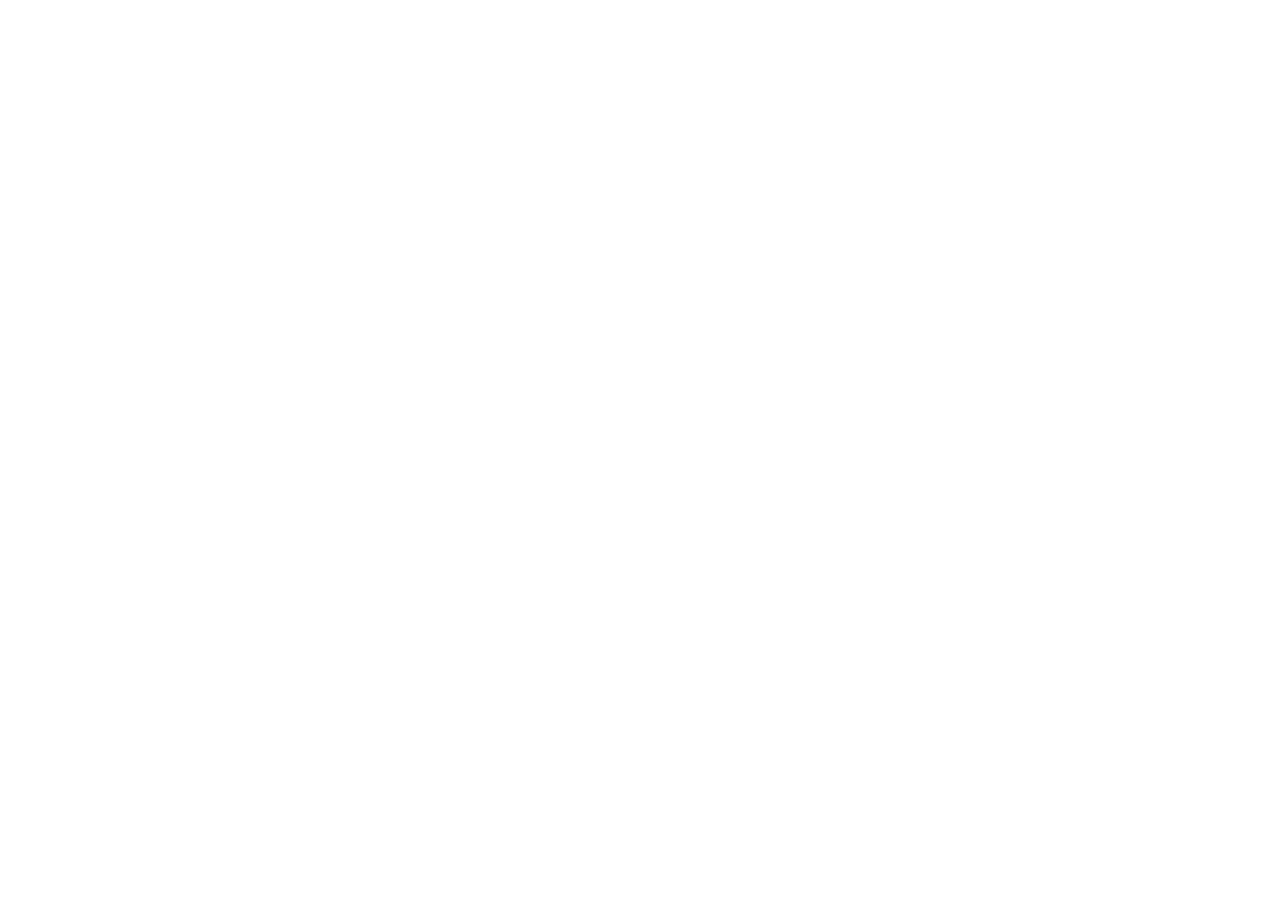
==== commit 4f0984d1: "Change site to auto-redirect as requested" ====
--- a/about_us.html
+++ b/about_us.html
@@ -1,270 +1,15 @@
 <!DOCTYPE HTML>
-<!--
-	Telephasic by HTML5 UP
-	html5up.net | @ajlkn
-	Free for personal and commercial use under the CCA 3.0 license (html5up.net/license)
--->
 <html>
+	<title>Legacy DEI Taskforce Website</title>
 	<head>
-		<style>
-			#email {color:rgb(255, 151, 151);}
-		</style>
-		<title>DEI Taskforce</title>
 		<meta charset="utf-8" />
 		<meta name="viewport" content="width=device-width, initial-scale=1, user-scalable=no" />
-		<link rel="stylesheet" href="assets/css/main.css" />
+        <!-- redirect to homepage -->
+        <!-- due to how GitHub pages works
+             we must use the absolute URL
+             see https://maximorlov.com/deploying-to-github-pages-dont-forget-to-fix-your-links/ -->
+        <meta http-equiv="refresh" content="0; url=https://bhata-stack.github.io/dei-taskforce/">
 	</head>
-	<body class="homepage is-preload">
-		<div id="page-wrapper">
-			<!-- Notice of deprecation -->
-			<div id="banner">
-				<p>The RPI Physics DEI Taskforce website has <a href="https://sites.google.com/view/rpiphysicsdei">moved to a new website</a>. This site is no longer updated.</p>
-			</div>
-
-			<!-- Header -->
-			<div id="header-wrapper">
-				<div id="header" class="container">
-					<!-- Logo -->
-					<h1 id="logo"><a href="https://science.rpi.edu/physics">RPI Physics</a></h1>
-
-					<!-- Nav -->
-					<nav id="nav">
-						<ul>
-							<li><a href="./index.html">Homepage</a></li>
-							<li>
-								<a href="#">Resources</a>
-								<ul>
-									<li><a href="./resources/diversitea.html">Diversi-TEA</a></li>
-									<li><a href="./resources/colloquium.html">DEI Colloquium</a></li>
-									<li><a href="./resources/library.html">DEI Library</a></li>
-									<li>
-										<a href="#">Extra resources</a>
-										<ul>
-											<li><a href="https://science.rpi.edu/physics/women-in-physics">Women in Physics</a></li>
-											<li><a href="https://bhata-stack.github.io/SPS-Website/">Society of Physics Students</a></li>
-										</ul>
-									</li>
-								</ul>
-							</li>
-							<li class="break">
-								<a href="./about_us.html">Contact Us</a>
-								<ul>
-									<li><a href="./about_us.html">DEI Taskforce</a></li>
-									<li><a href="./contact.html">Support Contacts</a></li>
-								</ul>
-							</li>
-							<li><a href="./about_us.html">Meet the Taskforce</a></li>
-						</ul>
-					</nav>
-				</div>
-				<div style="padding-top: 0em;">
-					<section id="hero" class="container">
-						<header>
-							<h2>DEI Taskforce
-							<br />
-							</h2>
-						</header>
-						<p>Diversity, Equity, and Inclusion in Physics</p>
-					</section>
-				</div>
-
-			</div>
-
-			<!-- Main -->
-				<div class="wrapper">
-					<div class="container" id="main">
-						<div class="row features">
-							<section class="col-4 col-12-narrower feature">
-								<div class="image-wrapper">
-									<a class="image featured"><img src="images/pictures/charles_martin.jpg" alt="" /></a>
-								</div>
-								<header>
-									<h3>Charles Martin (he/him)</h3>
-								</header>
-								<p>Lecturer | 
-									<a id="email" href="mailto:martic13@rpi.edu">martic13@rpi.edu</a></p>
-								<p>As an educator, I feel it is my responsibility to create a safe and inclusive environment 
-									for student learning. By participating in the DEI committee, I can expand my impact beyond 
-									my classes to our department. Outside the school I enjoy doing puzzles and playing 
-									with my cats.</p>
-							</section>
-							<section class="col-4 col-12-narrower feature">
-								<div class="image-wrapper">
-									<a class="image featured"><img src="images/pictures/esther_wertz.jpg" alt="" /></a>
-								</div>
-								<header>
-									<h3>Esther Wertz (she/her)</h3>
-								</header>
-								<p>Professor | 
-									<a id="email" href="mailto:wertze@rpi.edu">wertze@rpi.edu</a></p>
-								<p>I love physics, cats, and dancing, and I am zealous about promoting equity in STEM.</p>
-							</section>
-							<section class="col-4 col-12-narrower feature">
-								<div class="image-wrapper">
-									<a class="image featured"><img src="images/pictures/ethan_brown.jpg" alt="" /></a>
-								</div>
-								<header>
-									<h3>Ethan Brown (he/him)</h3>
-								</header>
-								<p>Associate Professor | 
-									<a id="email" href="mailto:browne7@rpi.edu">browne7@rpi.edu</a></p>
-								<p>I want the next generation of scientists to work in a more diverse, equitable, 
-									and inclusive environment. When I'm not working I'm usually on my farm 
-									surrounded by animals.</p>
-							</section>
-							<section class="col-4 col-12-narrower feature">
-								<div class="image-wrapper">
-									<a class="image featured"><img src="images/pictures/humberto_terrones.jpg" alt="" /></a>
-								</div>
-								<header>
-									<h3>Humberto Terrones (he/him)</h3>
-								</header>
-								<p>Professor | 
-									<a id="email" href="mailto:terroh@rpi.edu">terroh@rpi.edu</a></p>
-								<p>I am passionate about multidisciplinary research, I enjoy reading, 
-									poetry, traveling, outdoor activities, and cooking.As a DEI task 
-									force member and Latino, I want to contribute to a more diverse, 
-									equitable and inclusive society which can build a better 
-									future for everybody.</p>
-							</section>
-							<section class="col-4 col-12-narrower feature">
-								<div class="image-wrapper">
-									<a class="image featured"><img src="images/pictures/joseph_darryl_michael.jpg" alt="" /></a>
-								</div>
-								<header>
-									<h3>Joseph Darryl Michael (he/him)</h3>
-								</header>
-								<p>Lecturer | 
-									<a id="email" href="mailto:michaj2@rpi.edu">michaj2@rpi.edu</a></p>
-								<p>I am involved in DEI as I feel strongly about minority groups being treated fairly in our society. 
-									In my free time, I am involved in various sporting activities.</p>
-							</section>
-							<section class="col-4 col-12-narrower feature">
-								<div class="image-wrapper">
-									<a class="image featured"><img src="images/pictures/trevor_rhone.png" alt="" /></a>
-								</div>
-								<header>
-									<h3>Trevor Rhone (he/him)</h3>
-								</header>
-								<p>Assistant Professor | 
-									<a id="email" href="mailto:rhonet@rpi.edu">rhonet@rpi.edu</a></p>
-								<!--<p>A brief description about them.</p>-->
-							</section>
-							<section class="col-4 col-12-narrower feature">
-								<div class="image-wrapper">
-									<a class="image featured"><img src="images/pictures/kirsten_mcmichael.jpg" alt="" /></a>
-								</div>
-								<header>
-									<h3>Kirsten McMichael (she/her)</h3>
-								</header>
-								<p>Graduate Student | 
-									<a id="email" href="mailto:mcmick@rpi.edu">mcmick@rpi.edu</a></p>
-								<p>I am very passionate about changing the culture in STEM so that everyone feels supported both 
-									when entering a field and throughout their careers no matter their background or identity.  
-									Outside of academia, I am an avid distance runner and coach cross country and track at Hudson 
-									Valley Community College.</p>
-							</section>
-							<section class="col-4 col-12-narrower feature">
-								<div class="image-wrapper">
-									<a class="image featured"><img src="images/pictures/natasha_nigam.jpeg" alt="" /></a>
-								</div>
-								<header>
-									<h3>Natasha Nigam (she/they)</h3>
-								</header>
-								<p>Graduate Student | 
-									<a id="email" href="mailto:nigamn2@rpi.edu">nigamn2@rpi.edu</a></p>
-								<p>I have always been passionate about supporting underrepresented groups, and being a part of the 
-									DEI Taskforce helps me to be able to do that. Outside of the physics department, I also love to 
-									write, draw, dance, and play the drums.
-								</p>
-							</section>
-							<section class="col-4 col-12-narrower feature">
-								<div class="image-wrapper">
-									<a class="image featured"><img src="images/pictures/akshay_bhat.jpg" alt="" /></a>
-								</div>
-								<header>
-									<h3>Akshay Bhat (they/them)</h3>
-								</header>
-								<p>Undergraduate Student, President SPS | 
-									<a id="email" href="mailto:bhata@rpi.edu">bhata@rpi.edu</a></p>
-								<p>As both a student and mentor at RPI, I am committed in both learning and 
-									teaching, and I would like to continue that with respect to DEI. In my free time, 
-									I'm usually cooking or watching video essays.</p>
-								
-							</section>
-							<section class="col-4 col-12-narrower feature">
-								<div class="image-wrapper">
-									<a class="image featured"><img src="images/pictures/deric_jones.jpg" alt="" /></a>
-								</div>
-								<header>
-									<h3>Deric Jones (he/him)</h3>
-								</header>
-								<p>Graduate Student | 
-									<a id="email" href="mailto:jonesd14@rpi.edu">jonesd14@rpi.edu</a></p>
-								<p>Being involved in SPS and teaching at RPI, I would like to commit to creating 
-									an open environment where everybody can learn and be successful, and feel 
-									comfortable socially and academically in our department. Outside of school, 
-									I love to hike, bike, and read.</p>
-							</section>
-							<section class="col-4 col-12-narrower feature">
-								<div class="image-wrapper">
-									<a class="image featured"><img src="images/pictures/grace_tytus.png" alt="" /></a>
-								</div>
-								<header>
-									<h3>Grace Tytus (she/her)</h3>
-								</header>
-								<p>Astronomy MS Student, President WiP | 
-									<a id="email" href="mailto:tytusg@rpi.edu">tytusg@rpi.edu</a></p>
-								<p>As an undergraduate student at RPI I became involved in the leadership of the Women in Physics 
-									group to provide a space for gender minority students in the department. In Spring 2021, 
-									the former WiP president and I came across a local college who had started a similar DEI 
-									task force, and escalated that idea to our club advisor and department head. This group was 
-									founded soon after and I am excited to now serve on this committee and help to support all 
-									students in our department. In my free time I enjoy being in nature or spending time with my 
-									two cats, Saturn and Pluto.</p>
-							</section>
-							<section class="col-4 col-12-narrower feature">
-								<div class="image-wrapper">
-									<a class="image featured"><img src="images/pictures/maya_nambisan.jpg" alt="" /></a>
-								</div>
-								<header>
-									<h3>Maya Nambisan (she/her)</h3>
-								</header>
-								<p>Undergraduate Student | 
-									<a id="email" href="mailto:nambiam@rpi.edu">nambiam@rpi.edu</a></p>
-								<p>I joined DEI to become better equipped with the tools to push for more equality and diversity in STEM. 
-									Outside of the physics department I enjoy dancing, knitting, and scuba diving.</p>
-							</section>
-						</div>
-					</div>
-				</div>
-
-			<!-- Footer -->
-			<div id="footer-wrapper">
-				<div id="footer" class="container">
-					<header class="major">
-						<h2>Reach out to us</h2>
-						<p style="word-wrap: break-word">Email us at <a href="mailto:rpiphysdei@gmail.com">rpiphysdei@gmail.com</a>, 
-							or contact us in the Jonsson-Rowland Science Center.</p>
-					</header>
-				</div>
-				<div id="copyright" class="container">
-					<ul class="menu">
-						<li>&copy; RPI Physics. All rights reserved.</li><li>Design: <a href="http://html5up.net">HTML5 UP</a></li>
-					</ul>
-				</div>
-			</div>
-
-
-		</div>
-
-		<!-- Scripts -->
-			<script src="./assets/js/jquery.min.js"></script>
-			<script src="./assets/js/jquery.dropotron.min.js"></script>
-			<script src="./assets/js/browser.min.js"></script>
-			<script src="./assets/js/breakpoints.min.js"></script>
-			<script src="./assets/js/util.js"></script>
-			<script src="./assets/js/main.js"></script>
-
+	<body>
 	</body>
 </html>
